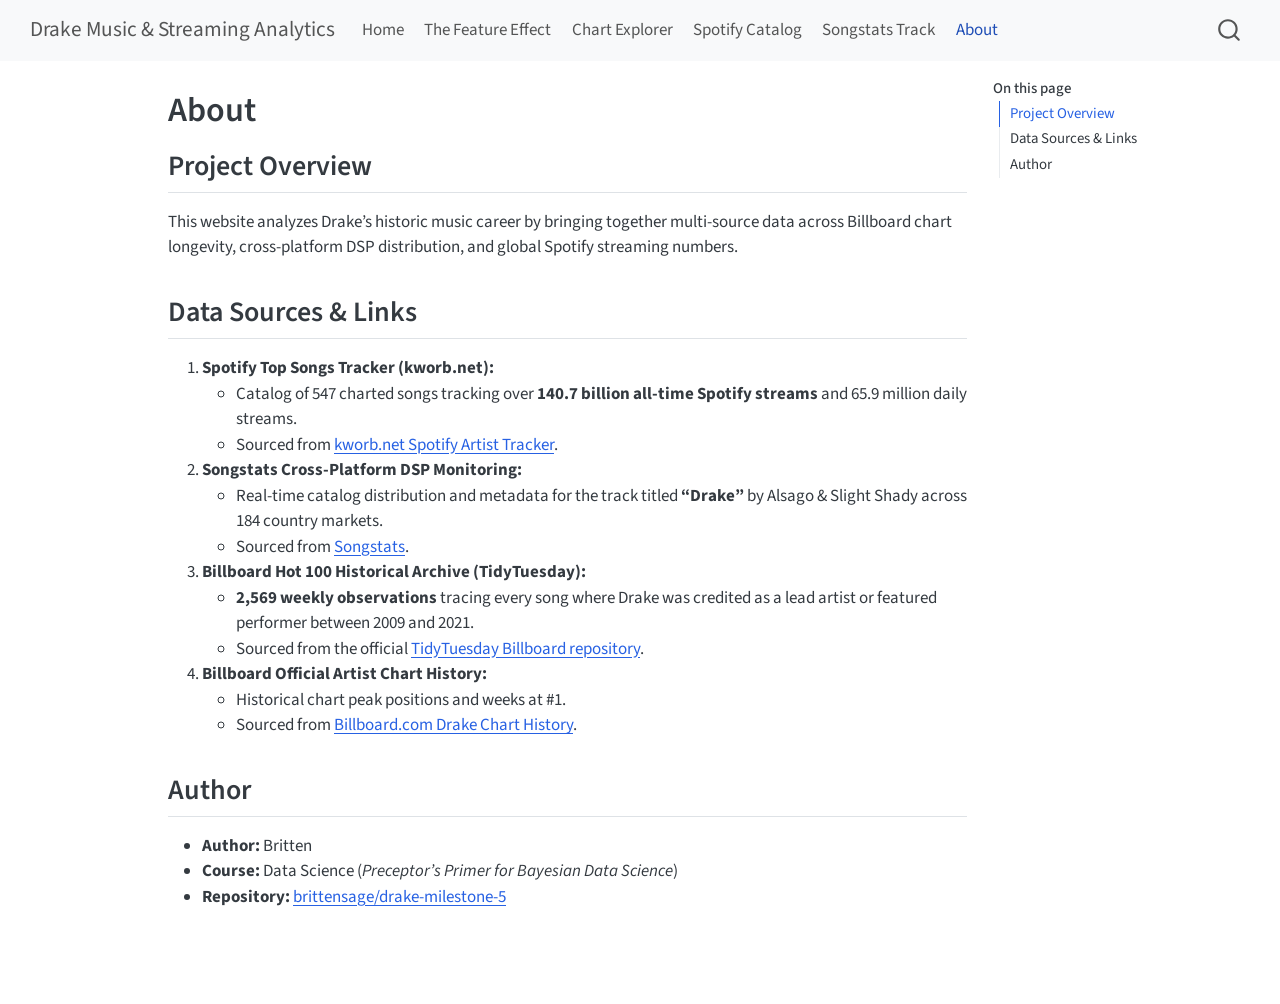
==== about.html @ f7addd37 "Built site for gh-pages" ====
<!DOCTYPE html>
<html xmlns="http://www.w3.org/1999/xhtml" lang="en" xml:lang="en"><head>

<meta charset="utf-8">
<meta name="generator" content="quarto-1.10.18">

<meta name="viewport" content="width=device-width, initial-scale=1.0, user-scalable=yes">


<title>About – Drake Music &amp; Streaming Analytics</title>
<style>
/* Default styles provided by pandoc.
** See https://pandoc.org/MANUAL.html#variables-for-html for config info.
*/
span.smallcaps{font-variant: small-caps;}
div.columns{display: flex; gap: 1.5em;}
div.column{flex: auto;}
@media screen {
div.columns{gap: min(4vw, 1.5em);}
div.column{overflow-x: auto;}
}
div.hanging-indent{margin-left: 1.5em; text-indent: -1.5em;}
ul.task-list{list-style: none;}
ul.task-list li input[type="checkbox"] {
  width: 0.8em;
  margin: 0 0.8em 0.2em -1em; /* quarto-specific, see https://github.com/quarto-dev/quarto-cli/issues/4556 */ 
  vertical-align: middle;
}
</style>


<script src="site_libs/quarto-nav/quarto-nav.js"></script>
<script src="site_libs/quarto-nav/headroom.min.js"></script>
<script src="site_libs/clipboard/clipboard.min.js"></script>
<script src="site_libs/quarto-search/autocomplete.umd.js"></script>
<script src="site_libs/quarto-search/fuse.min.js"></script>
<script src="site_libs/quarto-search/quarto-search.js"></script>
<meta name="quarto:offset" content="./">
<script src="site_libs/quarto-html/quarto.js" type="module"></script>
<script src="site_libs/quarto-html/tabsets/tabsets.js" type="module"></script>
<script src="site_libs/quarto-html/popper.min.js"></script>
<script src="site_libs/quarto-html/tippy.umd.min.js"></script>
<script src="site_libs/quarto-html/anchor.min.js"></script>
<link href="site_libs/quarto-html/tippy.css" rel="stylesheet">
<link href="site_libs/quarto-html/quarto-syntax-highlighting-64a204ab8560d761af7679ceaba22944.css" rel="stylesheet" id="quarto-text-highlighting-styles">
<script src="site_libs/bootstrap/bootstrap.min.js"></script>
<link href="site_libs/bootstrap/bootstrap-icons.css" rel="stylesheet">
<link href="site_libs/bootstrap/bootstrap-3eaf8885052e939fbbbe2bfb513fc417.min.css" rel="stylesheet" append-hash="true" id="quarto-bootstrap" data-mode="light">
<script id="quarto-search-options" type="application/json">{
  "location": "navbar",
  "copy-button": false,
  "collapse-after": 3,
  "panel-placement": "end",
  "type": "overlay",
  "limit": 50,
  "keyboard-shortcut": [
    "f",
    "/",
    "s"
  ],
  "show-item-context": false,
  "language": {
    "search-no-results-text": "No results",
    "search-matching-documents-text": "matching documents",
    "search-copy-link-title": "Copy link to search",
    "search-hide-matches-text": "Hide additional matches",
    "search-more-match-text": "more match in this document",
    "search-more-matches-text": "more matches in this document",
    "search-clear-button-title": "Clear",
    "search-text-placeholder": "",
    "search-detached-cancel-button-title": "Cancel",
    "search-submit-button-title": "Submit",
    "search-label": "Search"
  }
}</script>


<link rel="stylesheet" href="styles.css">
</head>

<body class="nav-fixed quarto-light">

<div id="quarto-search-results"></div>
  <header id="quarto-header" class="headroom fixed-top">
    <nav class="navbar navbar-expand-lg " data-bs-theme="dark">
      <div class="navbar-container container-fluid">
      <div class="navbar-brand-container mx-auto">
    <a class="navbar-brand" href="./index.html">
    <span class="navbar-title">Drake Music &amp; Streaming Analytics</span>
    </a>
  </div>
            <div id="quarto-search" class="" title="Search"></div>
          <button class="navbar-toggler" type="button" data-bs-toggle="collapse" data-bs-target="#navbarCollapse" aria-controls="navbarCollapse" role="menu" aria-expanded="false" aria-label="Toggle navigation" onclick="if (window.quartoToggleHeadroom) { window.quartoToggleHeadroom(); }">
  <span class="navbar-toggler-icon"></span>
</button>
          <div class="collapse navbar-collapse" id="navbarCollapse">
            <ul class="navbar-nav navbar-nav-scroll me-auto">
  <li class="nav-item">
    <a class="nav-link" href="./index.html"> 
<span class="menu-text">Home</span></a>
  </li>  
  <li class="nav-item">
    <a class="nav-link" href="./features.html"> 
<span class="menu-text">The Feature Effect</span></a>
  </li>  
  <li class="nav-item">
    <a class="nav-link" href="./explorer.html"> 
<span class="menu-text">Chart Explorer</span></a>
  </li>  
  <li class="nav-item">
    <a class="nav-link" href="./spotify.html"> 
<span class="menu-text">Spotify Catalog</span></a>
  </li>  
  <li class="nav-item">
    <a class="nav-link" href="./songstats.html"> 
<span class="menu-text">Songstats Track</span></a>
  </li>  
  <li class="nav-item">
    <a class="nav-link active" href="./about.html" aria-current="page"> 
<span class="menu-text">About</span></a>
  </li>  
</ul>
          </div> <!-- /navcollapse -->
            <div class="quarto-navbar-tools">
</div>
      </div> <!-- /container-fluid -->
    </nav>
</header>
<!-- content -->
<div id="quarto-content" class="quarto-container page-columns page-rows-contents page-layout-article page-navbar">
<!-- sidebar -->
<!-- margin-sidebar -->
    <div id="quarto-margin-sidebar" class="sidebar margin-sidebar">
        <nav id="TOC" role="doc-toc" class="toc-active">
    <h2 id="toc-title">On this page</h2>
   
  <ul>
  <li><a href="#project-overview" id="toc-project-overview" class="nav-link active" data-scroll-target="#project-overview">Project Overview</a></li>
  <li><a href="#data-sources-links" id="toc-data-sources-links" class="nav-link" data-scroll-target="#data-sources-links">Data Sources &amp; Links</a></li>
  <li><a href="#author" id="toc-author" class="nav-link" data-scroll-target="#author">Author</a></li>
  </ul>
</nav>
    </div>
<!-- main -->
<main class="content" id="quarto-document-content">

<header id="title-block-header" class="quarto-title-block default">
<div class="quarto-title">
<h1 class="title">About</h1>
</div>



<div class="quarto-title-meta">

    
  
    
  </div>
  


</header>


<section id="project-overview" class="level2">
<h2 class="anchored" data-anchor-id="project-overview">Project Overview</h2>
<p>This website analyzes Drake’s historic music career by bringing together multi-source data across Billboard chart longevity, cross-platform DSP distribution, and global Spotify streaming numbers.</p>
</section>
<section id="data-sources-links" class="level2">
<h2 class="anchored" data-anchor-id="data-sources-links">Data Sources &amp; Links</h2>
<ol type="1">
<li><strong>Spotify Top Songs Tracker (kworb.net):</strong>
<ul>
<li>Catalog of 547 charted songs tracking over <strong>140.7 billion all-time Spotify streams</strong> and 65.9 million daily streams.</li>
<li>Sourced from <a href="https://kworb.net/spotify/artist/3TVXtAsR1Inumwj472S9r4_songs.html">kworb.net Spotify Artist Tracker</a>.</li>
</ul></li>
<li><strong>Songstats Cross-Platform DSP Monitoring:</strong>
<ul>
<li>Real-time catalog distribution and metadata for the track titled <strong>“Drake”</strong> by Alsago &amp; Slight Shady across 184 country markets.</li>
<li>Sourced from <a href="https://songstats.com/track/ul9j1yr4/drake">Songstats</a>.</li>
</ul></li>
<li><strong>Billboard Hot 100 Historical Archive (TidyTuesday):</strong>
<ul>
<li><strong>2,569 weekly observations</strong> tracing every song where Drake was credited as a lead artist or featured performer between 2009 and 2021.</li>
<li>Sourced from the official <a href="https://github.com/rfordatascience/tidytuesday/tree/master/data/2021/2021-09-14">TidyTuesday Billboard repository</a>.</li>
</ul></li>
<li><strong>Billboard Official Artist Chart History:</strong>
<ul>
<li>Historical chart peak positions and weeks at #1.</li>
<li>Sourced from <a href="https://www.billboard.com/artist/drake/chart-history/">Billboard.com Drake Chart History</a>.</li>
</ul></li>
</ol>
</section>
<section id="author" class="level2">
<h2 class="anchored" data-anchor-id="author">Author</h2>
<ul>
<li><strong>Author:</strong> Britten</li>
<li><strong>Course:</strong> Data Science (<em>Preceptor’s Primer for Bayesian Data Science</em>)</li>
<li><strong>Repository:</strong> <a href="https://github.com/brittensage/drake-milestone-5">brittensage/drake-milestone-5</a></li>
</ul>


</section>

</main> <!-- /main -->
<script id="quarto-html-after-body" type="application/javascript">
  window.document.addEventListener("DOMContentLoaded", function (event) {
    const icon = "";
    const anchorJS = new window.AnchorJS();
    anchorJS.options = {
      placement: 'right',
      icon: icon
    };
    anchorJS.add('.anchored');
    const isCodeAnnotation = (el) => {
      for (const clz of el.classList) {
        if (clz.startsWith('code-annotation-')) {                     
          return true;
        }
      }
      return false;
    }
    const onCopySuccess = function(e) {
      // button target
      const button = e.trigger;
      // don't keep focus
      button.blur();
      // flash "checked"
      button.classList.add('code-copy-button-checked');
      var currentTitle = button.getAttribute("title");
      button.setAttribute("title", "Copied!");
      let tooltip;
      if (window.bootstrap) {
        button.setAttribute("data-bs-toggle", "tooltip");
        button.setAttribute("data-bs-placement", "left");
        button.setAttribute("data-bs-title", "Copied!");
        tooltip = new bootstrap.Tooltip(button, 
          { trigger: "manual", 
            customClass: "code-copy-button-tooltip",
            offset: [0, -8]});
        tooltip.show();    
      }
      setTimeout(function() {
        if (tooltip) {
          tooltip.hide();
          button.removeAttribute("data-bs-title");
          button.removeAttribute("data-bs-toggle");
          button.removeAttribute("data-bs-placement");
        }
        button.setAttribute("title", currentTitle);
        button.classList.remove('code-copy-button-checked');
      }, 1000);
      // clear code selection
      e.clearSelection();
    }
    const getTextToCopy = function(trigger) {
      const outerScaffold = trigger.parentElement.cloneNode(true);
      const codeEl = outerScaffold.querySelector('code');
      for (const childEl of codeEl.children) {
        if (isCodeAnnotation(childEl)) {
          childEl.remove();
        }
      }
      return codeEl.innerText;
    }
    const clipboard = new window.ClipboardJS('.code-copy-button:not([data-in-quarto-modal])', {
      text: getTextToCopy
    });
    clipboard.on('success', onCopySuccess);
    if (window.document.getElementById('quarto-embedded-source-code-modal')) {
      const clipboardModal = new window.ClipboardJS('.code-copy-button[data-in-quarto-modal]', {
        text: getTextToCopy,
        container: window.document.getElementById('quarto-embedded-source-code-modal')
      });
      clipboardModal.on('success', onCopySuccess);
    }
      var localhostRegex = new RegExp(/^(?:http|https):\/\/localhost\:?[0-9]*\//);
      var mailtoRegex = new RegExp(/^mailto:/);
        var filterRegex = new RegExp('/' + window.location.host + '/');
      var isInternal = (href) => {
          return filterRegex.test(href) || localhostRegex.test(href) || mailtoRegex.test(href);
      }
      // Inspect non-navigation links and adorn them if external
     var links = window.document.querySelectorAll('a[href]:not(.nav-link):not(.navbar-brand):not(.toc-action):not(.sidebar-link):not(.sidebar-item-toggle):not(.pagination-link):not(.no-external):not([aria-hidden]):not(.dropdown-item):not(.quarto-navigation-tool):not(.about-link)');
      for (var i=0; i<links.length; i++) {
        const link = links[i];
        if (!isInternal(link.href)) {
          // undo the damage that might have been done by quarto-nav.js in the case of
          // links that we want to consider external
          if (link.dataset.originalHref !== undefined) {
            link.href = link.dataset.originalHref;
          }
        }
      }
    function tippyHover(el, contentFn, onTriggerFn, onUntriggerFn) {
      const config = {
        allowHTML: true,
        maxWidth: 500,
        delay: 100,
        arrow: false,
        appendTo: function(el) {
            return el.parentElement;
        },
        interactive: true,
        interactiveBorder: 10,
        theme: 'quarto',
        placement: 'bottom-start',
      };
      if (contentFn) {
        config.content = contentFn;
      }
      if (onTriggerFn) {
        config.onTrigger = onTriggerFn;
      }
      if (onUntriggerFn) {
        config.onUntrigger = onUntriggerFn;
      }
      window.tippy(el, config); 
    }
    const noterefs = window.document.querySelectorAll('a[role="doc-noteref"]');
    for (var i=0; i<noterefs.length; i++) {
      const ref = noterefs[i];
      tippyHover(ref, function() {
        // use id or data attribute instead here
        let href = ref.getAttribute('data-footnote-href') || ref.getAttribute('href');
        try { href = new URL(href).hash; } catch {}
        const id = href.replace(/^#\/?/, "");
        const note = window.document.getElementById(id);
        if (note) {
          return note.innerHTML;
        } else {
          return "";
        }
      });
    }
    const xrefs = window.document.querySelectorAll('a.quarto-xref');
    const processXRef = (id, note) => {
      // Strip column container classes
      const stripColumnClz = (el) => {
        el.classList.remove("page-full", "page-columns");
        if (el.children) {
          for (const child of el.children) {
            stripColumnClz(child);
          }
        }
      }
      stripColumnClz(note)
      if (id === null || id.startsWith('sec-')) {
        // Special case sections, only their first couple elements
        const container = document.createElement("div");
        if (note.children && note.children.length > 2) {
          container.appendChild(note.children[0].cloneNode(true));
          for (let i = 1; i < note.children.length; i++) {
            const child = note.children[i];
            if (child.tagName === "P" && child.innerText === "") {
              continue;
            } else {
              container.appendChild(child.cloneNode(true));
              break;
            }
          }
          if (window.Quarto?.typesetMath) {
            window.Quarto.typesetMath(container);
          }
          return container.innerHTML
        } else {
          if (window.Quarto?.typesetMath) {
            window.Quarto.typesetMath(note);
          }
          return note.innerHTML;
        }
      } else {
        // Remove any anchor links if they are present
        const anchorLink = note.querySelector('a.anchorjs-link');
        if (anchorLink) {
          anchorLink.remove();
        }
        if (window.Quarto?.typesetMath) {
          window.Quarto.typesetMath(note);
        }
        if (note.classList.contains("callout")) {
          return note.outerHTML;
        } else {
          return note.innerHTML;
        }
      }
    }
    for (var i=0; i<xrefs.length; i++) {
      const xref = xrefs[i];
      tippyHover(xref, undefined, function(instance) {
        instance.disable();
        let url = xref.getAttribute('href');
        let hash = undefined; 
        if (url.startsWith('#')) {
          hash = url;
        } else {
          try { hash = new URL(url).hash; } catch {}
        }
        if (hash) {
          const id = hash.replace(/^#\/?/, "");
          const note = window.document.getElementById(id);
          if (note !== null) {
            try {
              const html = processXRef(id, note.cloneNode(true));
              instance.setContent(html);
            } finally {
              instance.enable();
              instance.show();
            }
          } else {
            // See if we can fetch this
            fetch(url.split('#')[0])
            .then(res => res.text())
            .then(html => {
              const parser = new DOMParser();
              const htmlDoc = parser.parseFromString(html, "text/html");
              const note = htmlDoc.getElementById(id);
              if (note !== null) {
                const html = processXRef(id, note);
                instance.setContent(html);
              } 
            }).finally(() => {
              instance.enable();
              instance.show();
            });
          }
        } else {
          // See if we can fetch a full url (with no hash to target)
          // This is a special case and we should probably do some content thinning / targeting
          fetch(url)
          .then(res => res.text())
          .then(html => {
            const parser = new DOMParser();
            const htmlDoc = parser.parseFromString(html, "text/html");
            const note = htmlDoc.querySelector('main.content');
            if (note !== null) {
              // This should only happen for chapter cross references
              // (since there is no id in the URL)
              // remove the first header
              if (note.children.length > 0 && note.children[0].tagName === "HEADER") {
                note.children[0].remove();
              }
              const html = processXRef(null, note);
              instance.setContent(html);
            } 
          }).finally(() => {
            instance.enable();
            instance.show();
          });
        }
      }, function(instance) {
      });
    }
        let selectedAnnoteEl;
        const selectorForAnnotation = ( cell, annotation) => {
          let cellAttr = 'data-code-cell="' + cell + '"';
          let lineAttr = 'data-code-annotation="' +  annotation + '"';
          const selector = 'span[' + cellAttr + '][' + lineAttr + ']';
          return selector;
        }
        const selectCodeLines = (annoteEl) => {
          const doc = window.document;
          const targetCell = annoteEl.getAttribute("data-target-cell");
          const targetAnnotation = annoteEl.getAttribute("data-target-annotation");
          const annoteSpan = window.document.querySelector(selectorForAnnotation(targetCell, targetAnnotation));
          const lines = annoteSpan.getAttribute("data-code-lines").split(",");
          const lineIds = lines.map((line) => {
            return targetCell + "-" + line;
          })
          let top = null;
          let height = null;
          let parent = null;
          if (lineIds.length > 0) {
              //compute the position of the single el (top and bottom and make a div)
              const el = window.document.getElementById(lineIds[0]);
              top = el.offsetTop;
              height = el.offsetHeight;
              parent = el.parentElement.parentElement;
            if (lineIds.length > 1) {
              const lastEl = window.document.getElementById(lineIds[lineIds.length - 1]);
              const bottom = lastEl.offsetTop + lastEl.offsetHeight;
              height = bottom - top;
            }
            if (top !== null && height !== null && parent !== null) {
              // cook up a div (if necessary) and position it 
              let div = window.document.getElementById("code-annotation-line-highlight");
              if (div === null) {
                div = window.document.createElement("div");
                div.setAttribute("id", "code-annotation-line-highlight");
                div.style.position = 'absolute';
                parent.appendChild(div);
              }
              div.style.top = top - 2 + "px";
              div.style.height = height + 4 + "px";
              div.style.left = 0;
              let gutterDiv = window.document.getElementById("code-annotation-line-highlight-gutter");
              if (gutterDiv === null) {
                gutterDiv = window.document.createElement("div");
                gutterDiv.setAttribute("id", "code-annotation-line-highlight-gutter");
                gutterDiv.style.position = 'absolute';
                const codeCell = window.document.getElementById(targetCell);
                const gutter = codeCell.querySelector('.code-annotation-gutter');
                gutter.appendChild(gutterDiv);
              }
              gutterDiv.style.top = top - 2 + "px";
              gutterDiv.style.height = height + 4 + "px";
            }
            selectedAnnoteEl = annoteEl;
          }
        };
        const unselectCodeLines = () => {
          const elementsIds = ["code-annotation-line-highlight", "code-annotation-line-highlight-gutter"];
          elementsIds.forEach((elId) => {
            const div = window.document.getElementById(elId);
            if (div) {
              div.remove();
            }
          });
          selectedAnnoteEl = undefined;
        };
          // Handle positioning of the toggle
      window.addEventListener(
        "resize",
        throttle(() => {
          elRect = undefined;
          if (selectedAnnoteEl) {
            selectCodeLines(selectedAnnoteEl);
          }
        }, 10)
      );
      function throttle(fn, ms) {
      let throttle = false;
      let timer;
        return (...args) => {
          if(!throttle) { // first call gets through
              fn.apply(this, args);
              throttle = true;
          } else { // all the others get throttled
              if(timer) clearTimeout(timer); // cancel #2
              timer = setTimeout(() => {
                fn.apply(this, args);
                timer = throttle = false;
              }, ms);
          }
        };
      }
        // Attach click handler to the DT
        const annoteDls = window.document.querySelectorAll('dt[data-target-cell]');
        for (const annoteDlNode of annoteDls) {
          annoteDlNode.addEventListener('click', (event) => {
            const clickedEl = event.target;
            if (clickedEl !== selectedAnnoteEl) {
              unselectCodeLines();
              const activeEl = window.document.querySelector('dt[data-target-cell].code-annotation-active');
              if (activeEl) {
                activeEl.classList.remove('code-annotation-active');
              }
              selectCodeLines(clickedEl);
              clickedEl.classList.add('code-annotation-active');
            } else {
              // Unselect the line
              unselectCodeLines();
              clickedEl.classList.remove('code-annotation-active');
            }
          });
        }
    const findCites = (el) => {
      const parentEl = el.parentElement;
      if (parentEl) {
        const cites = parentEl.dataset.cites;
        if (cites) {
          return {
            el,
            cites: cites.split(' ')
          };
        } else {
          return findCites(el.parentElement)
        }
      } else {
        return undefined;
      }
    };
    var bibliorefs = window.document.querySelectorAll('a[role="doc-biblioref"]');
    for (var i=0; i<bibliorefs.length; i++) {
      const ref = bibliorefs[i];
      const citeInfo = findCites(ref);
      if (citeInfo) {
        tippyHover(citeInfo.el, function() {
          var popup = window.document.createElement('div');
          citeInfo.cites.forEach(function(cite) {
            var citeDiv = window.document.createElement('div');
            citeDiv.classList.add('hanging-indent');
            citeDiv.classList.add('csl-entry');
            var biblioDiv = window.document.getElementById('ref-' + cite);
            if (biblioDiv) {
              citeDiv.innerHTML = biblioDiv.innerHTML;
            }
            popup.appendChild(citeDiv);
          });
          return popup.innerHTML;
        });
      }
    }
  });
  </script>
</div> <!-- /content -->




</body></html>
---- site_libs/quarto-html/tippy.css ----
.tippy-box[data-animation=fade][data-state=hidden]{opacity:0}[data-tippy-root]{max-width:calc(100vw - 10px)}.tippy-box{position:relative;background-color:#333;color:#fff;border-radius:4px;font-size:14px;line-height:1.4;white-space:normal;outline:0;transition-property:transform,visibility,opacity}.tippy-box[data-placement^=top]>.tippy-arrow{bottom:0}.tippy-box[data-placement^=top]>.tippy-arrow:before{bottom:-7px;left:0;border-width:8px 8px 0;border-top-color:initial;transform-origin:center top}.tippy-box[data-placement^=bottom]>.tippy-arrow{top:0}.tippy-box[data-placement^=bottom]>.tippy-arrow:before{top:-7px;left:0;border-width:0 8px 8px;border-bottom-color:initial;transform-origin:center bottom}.tippy-box[data-placement^=left]>.tippy-arrow{right:0}.tippy-box[data-placement^=left]>.tippy-arrow:before{border-width:8px 0 8px 8px;border-left-color:initial;right:-7px;transform-origin:center left}.tippy-box[data-placement^=right]>.tippy-arrow{left:0}.tippy-box[data-placement^=right]>.tippy-arrow:before{left:-7px;border-width:8px 8px 8px 0;border-right-color:initial;transform-origin:center right}.tippy-box[data-inertia][data-state=visible]{transition-timing-function:cubic-bezier(.54,1.5,.38,1.11)}.tippy-arrow{width:16px;height:16px;color:#333}.tippy-arrow:before{content:"";position:absolute;border-color:transparent;border-style:solid}.tippy-content{position:relative;padding:5px 9px;z-index:1}
---- site_libs/quarto-html/quarto-syntax-highlighting-64a204ab8560d761af7679ceaba22944.css ----
/* quarto syntax highlight colors */
:root {
  --quarto-hl-ot-color: #003B4F;
  --quarto-hl-at-color: #657422;
  --quarto-hl-ss-color: #20794D;
  --quarto-hl-an-color: #5E5E5E;
  --quarto-hl-fu-color: #4758AB;
  --quarto-hl-st-color: #20794D;
  --quarto-hl-cf-color: #003B4F;
  --quarto-hl-op-color: #5E5E5E;
  --quarto-hl-er-color: #AD0000;
  --quarto-hl-bn-color: #AD0000;
  --quarto-hl-al-color: #AD0000;
  --quarto-hl-va-color: #111111;
  --quarto-hl-bu-color: inherit;
  --quarto-hl-ex-color: inherit;
  --quarto-hl-pp-color: #AD0000;
  --quarto-hl-in-color: #5E5E5E;
  --quarto-hl-vs-color: #20794D;
  --quarto-hl-wa-color: #5E5E5E;
  --quarto-hl-do-color: #5E5E5E;
  --quarto-hl-im-color: #00769E;
  --quarto-hl-ch-color: #20794D;
  --quarto-hl-dt-color: #AD0000;
  --quarto-hl-fl-color: #AD0000;
  --quarto-hl-co-color: #5E5E5E;
  --quarto-hl-cv-color: #5E5E5E;
  --quarto-hl-cn-color: #8f5902;
  --quarto-hl-sc-color: #5E5E5E;
  --quarto-hl-dv-color: #AD0000;
  --quarto-hl-kw-color: #003B4F;
}

/* other quarto variables */
:root {
  --quarto-font-monospace: SFMono-Regular, Menlo, Monaco, Consolas, "Liberation Mono", "Courier New", monospace;
}

/* syntax highlight based on Pandoc's rules */
pre > code.sourceCode > span {
  color: #003B4F;
}

code.sourceCode > span {
  color: #003B4F;
}

div.sourceCode,
div.sourceCode pre.sourceCode {
  color: #003B4F;
}

/* Normal */
code span {
  color: #003B4F;
}

/* Alert */
code span.al {
  color: #AD0000;
  font-style: inherit;
}

/* Annotation */
code span.an {
  color: #5E5E5E;
  font-style: inherit;
}

/* Attribute */
code span.at {
  color: #657422;
  font-style: inherit;
}

/* BaseN */
code span.bn {
  color: #AD0000;
  font-style: inherit;
}

/* BuiltIn */
code span.bu {
  font-style: inherit;
}

/* ControlFlow */
code span.cf {
  color: #003B4F;
  font-weight: bold;
  font-style: inherit;
}

/* Char */
code span.ch {
  color: #20794D;
  font-style: inherit;
}

/* Constant */
code span.cn {
  color: #8f5902;
  font-style: inherit;
}

/* Comment */
code span.co {
  color: #5E5E5E;
  font-style: inherit;
}

/* CommentVar */
code span.cv {
  color: #5E5E5E;
  font-style: italic;
}

/* Documentation */
code span.do {
  color: #5E5E5E;
  font-style: italic;
}

/* DataType */
code span.dt {
  color: #AD0000;
  font-style: inherit;
}

/* DecVal */
code span.dv {
  color: #AD0000;
  font-style: inherit;
}

/* Error */
code span.er {
  color: #AD0000;
  font-style: inherit;
}

/* Extension */
code span.ex {
  font-style: inherit;
}

/* Float */
code span.fl {
  color: #AD0000;
  font-style: inherit;
}

/* Function */
code span.fu {
  color: #4758AB;
  font-style: inherit;
}

/* Import */
code span.im {
  color: #00769E;
  font-style: inherit;
}

/* Information */
code span.in {
  color: #5E5E5E;
  font-style: inherit;
}

/* Keyword */
code span.kw {
  color: #003B4F;
  font-weight: bold;
  font-style: inherit;
}

/* Operator */
code span.op {
  color: #5E5E5E;
  font-style: inherit;
}

/* Other */
code span.ot {
  color: #003B4F;
  font-style: inherit;
}

/* Preprocessor */
code span.pp {
  color: #AD0000;
  font-style: inherit;
}

/* SpecialChar */
code span.sc {
  color: #5E5E5E;
  font-style: inherit;
}

/* SpecialString */
code span.ss {
  color: #20794D;
  font-style: inherit;
}

/* String */
code span.st {
  color: #20794D;
  font-style: inherit;
}

/* Variable */
code span.va {
  color: #111111;
  font-style: inherit;
}

/* VerbatimString */
code span.vs {
  color: #20794D;
  font-style: inherit;
}

/* Warning */
code span.wa {
  color: #5E5E5E;
  font-style: italic;
}

.prevent-inlining {
  content: "</";
}

/*# sourceMappingURL=9d8d5bb603a83b8298b89080a598c93b.css.map */
---- styles.css ----
/* Custom neat styling for Drake Milestone 4 */

.stat-grid {
  display: grid;
  grid-template-columns: repeat(auto-fit, minmax(200px, 1fr));
  gap: 1.25rem;
  margin: 1.5rem 0 2rem 0;
}

.stat-card {
  background: #f8fafc;
  border: 1px solid #e2e8f0;
  border-radius: 10px;
  padding: 1.25rem;
  text-align: center;
  box-shadow: 0 1px 3px rgba(0, 0, 0, 0.05);
  transition: transform 0.15s ease, box-shadow 0.15s ease;
}

.stat-card:hover {
  transform: translateY(-2px);
  box-shadow: 0 4px 6px -1px rgba(0, 0, 0, 0.1);
}

.stat-number {
  font-size: 2.25rem;
  font-weight: 700;
  color: #1e40af;
  line-height: 1.2;
}

.stat-label {
  font-size: 0.875rem;
  font-weight: 600;
  color: #64748b;
  text-transform: uppercase;
  letter-spacing: 0.05em;
  margin-top: 0.35rem;
}

.track-card {
  display: flex;
  flex-direction: row;
  align-items: center;
  gap: 1.5rem;
  background: #ffffff;
  border: 1px solid #e2e8f0;
  border-radius: 12px;
  padding: 1.5rem;
  box-shadow: 0 2px 4px rgba(0, 0, 0, 0.05);
  margin-top: 1.25rem;
}

@media (max-width: 640px) {
  .track-card {
    flex-direction: column;
    text-align: center;
  }
}

.track-art {
  width: 130px;
  height: 130px;
  border-radius: 8px;
  object-fit: cover;
  box-shadow: 0 4px 8px rgba(0, 0, 0, 0.15);
}

.badge-tag {
  display: inline-block;
  padding: 0.25rem 0.6rem;
  border-radius: 9999px;
  font-size: 0.75rem;
  font-weight: 600;
  background-color: #dbeafe;
  color: #1e40af;
  margin-right: 0.5rem;
}
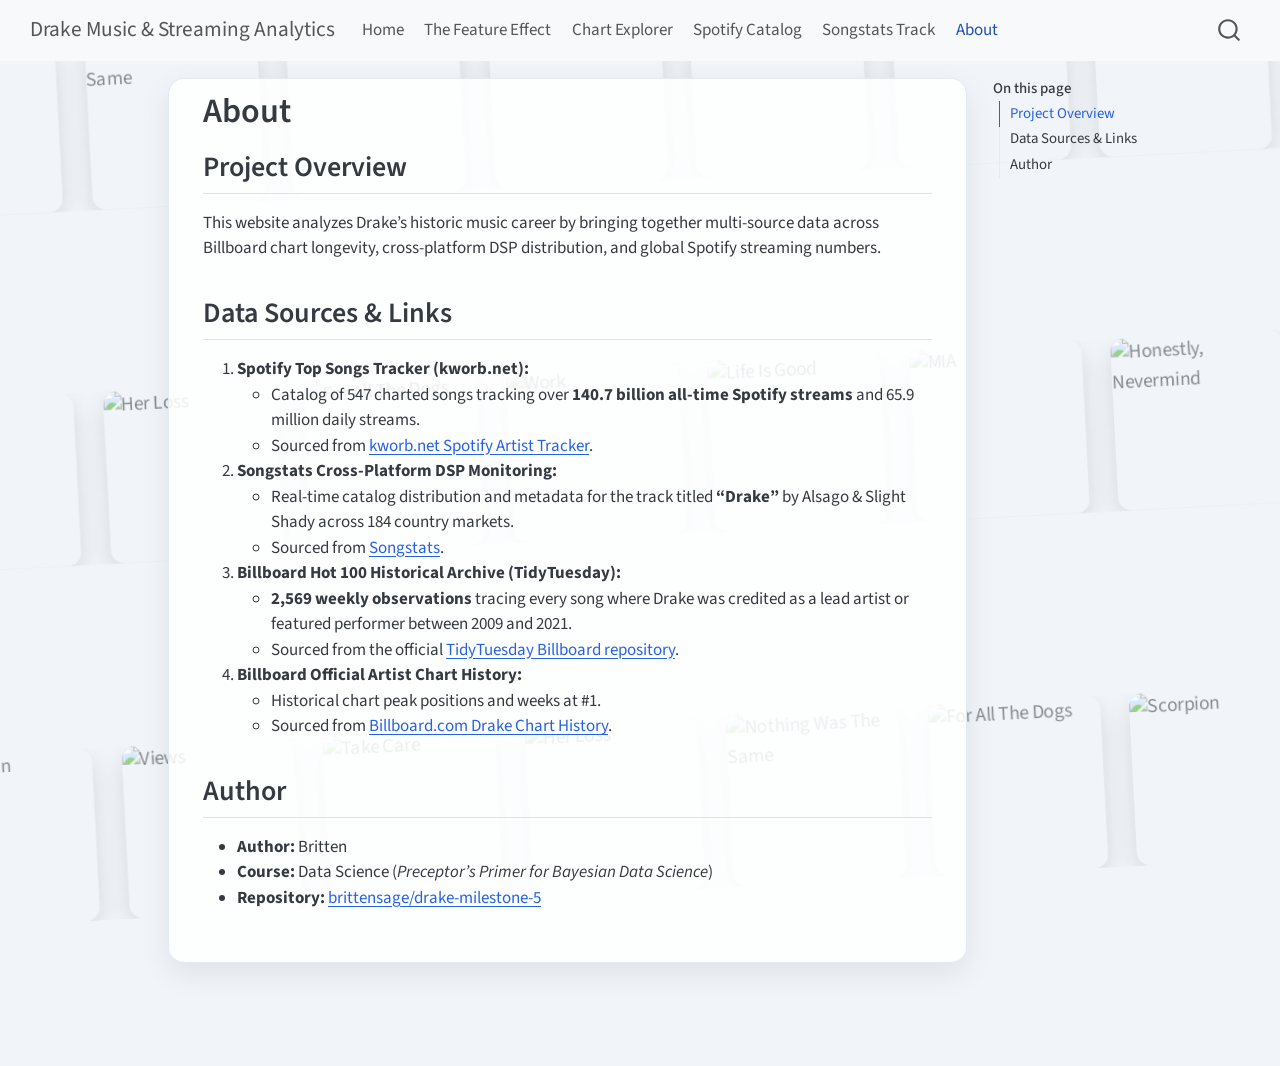
==== commit f5b1030e: "Built site for gh-pages" ====
--- a/about.html
+++ b/about.html
@@ -143,6 +143,80 @@
     </div>
 <!-- main -->
 <main class="content" id="quarto-document-content">
+<div class="album-background-wrapper" aria-hidden="true">
+  <div class="album-marquee-track marquee-left">
+    <div class="album-marquee-group">
+      <img src="https://image-cdn-fa.spotifycdn.com/image/ab67616d00001e02c7ea04a9b455e3f68ef82550" alt="Take Care">
+      <img src="https://image-cdn-ak.spotifycdn.com/image/ab67616d00001e02adfb5909ec66db5fbb4d06c8" alt="Nothing Was The Same">
+      <img src="https://image-cdn-fa.spotifycdn.com/image/ab67616d00001e029416ed64daf84936d89e671c" alt="Views">
+      <img src="https://image-cdn-fa.spotifycdn.com/image/ab67616d00001e024f0fd9dad63977146e685700" alt="More Life">
+      <img src="https://image-cdn-ak.spotifycdn.com/image/ab67616d00001e02f907de96b9a4fbc04accc0d5" alt="Scorpion">
+      <img src="https://image-cdn-fa.spotifycdn.com/image/ab67616d00001e02cd945b4e3de57edd28481a3f" alt="Certified Lover Boy">
+    </div>
+    <div class="album-marquee-group">
+      <img src="https://image-cdn-fa.spotifycdn.com/image/ab67616d00001e02c7ea04a9b455e3f68ef82550" alt="Take Care">
+      <img src="https://image-cdn-ak.spotifycdn.com/image/ab67616d00001e02adfb5909ec66db5fbb4d06c8" alt="Nothing Was The Same">
+      <img src="https://image-cdn-fa.spotifycdn.com/image/ab67616d00001e029416ed64daf84936d89e671c" alt="Views">
+      <img src="https://image-cdn-fa.spotifycdn.com/image/ab67616d00001e024f0fd9dad63977146e685700" alt="More Life">
+      <img src="https://image-cdn-ak.spotifycdn.com/image/ab67616d00001e02f907de96b9a4fbc04accc0d5" alt="Scorpion">
+      <img src="https://image-cdn-fa.spotifycdn.com/image/ab67616d00001e02cd945b4e3de57edd28481a3f" alt="Certified Lover Boy">
+    </div>
+  </div>
+
+  <div class="album-marquee-track marquee-right">
+    <div class="album-marquee-group">
+      <img src="https://image-cdn-fa.spotifycdn.com/image/ab67616d00001e028dc0d801766a5aa6a33cbe37" alt="Honestly, Nevermind">
+      <img src="https://image-cdn-fa.spotifycdn.com/image/ab67616d00001e0202854a7060fccc1a66a4b5ad" alt="Her Loss">
+      <img src="https://image-cdn-fa.spotifycdn.com/image/ab67616d00001e027d384516b23347e92a587ed1" alt="For All The Dogs">
+      <img src="https://image-cdn-fa.spotifycdn.com/image/ab67616d00001e026be9bac15995f089579074de" alt="Work">
+      <img src="https://image-cdn-fa.spotifycdn.com/image/ab67616d00001e028a01c7b77a34378a62f46402" alt="Life Is Good">
+      <img src="https://image-cdn-fa.spotifycdn.com/image/ab67616d00001e025a0e097d730df5d05e0d7dea" alt="MIA">
+    </div>
+    <div class="album-marquee-group">
+      <img src="https://image-cdn-fa.spotifycdn.com/image/ab67616d00001e028dc0d801766a5aa6a33cbe37" alt="Honestly, Nevermind">
+      <img src="https://image-cdn-fa.spotifycdn.com/image/ab67616d00001e0202854a7060fccc1a66a4b5ad" alt="Her Loss">
+      <img src="https://image-cdn-fa.spotifycdn.com/image/ab67616d00001e027d384516b23347e92a587ed1" alt="For All The Dogs">
+      <img src="https://image-cdn-fa.spotifycdn.com/image/ab67616d00001e026be9bac15995f089579074de" alt="Work">
+      <img src="https://image-cdn-fa.spotifycdn.com/image/ab67616d00001e028a01c7b77a34378a62f46402" alt="Life Is Good">
+      <img src="https://image-cdn-fa.spotifycdn.com/image/ab67616d00001e025a0e097d730df5d05e0d7dea" alt="MIA">
+    </div>
+  </div>
+
+  <div class="album-marquee-track marquee-left">
+    <div class="album-marquee-group">
+      <img src="https://image-cdn-ak.spotifycdn.com/image/ab67616d00001e02f907de96b9a4fbc04accc0d5" alt="Scorpion">
+      <img src="https://image-cdn-fa.spotifycdn.com/image/ab67616d00001e029416ed64daf84936d89e671c" alt="Views">
+      <img src="https://image-cdn-fa.spotifycdn.com/image/ab67616d00001e02c7ea04a9b455e3f68ef82550" alt="Take Care">
+      <img src="https://image-cdn-fa.spotifycdn.com/image/ab67616d00001e0202854a7060fccc1a66a4b5ad" alt="Her Loss">
+      <img src="https://image-cdn-ak.spotifycdn.com/image/ab67616d00001e02adfb5909ec66db5fbb4d06c8" alt="Nothing Was The Same">
+      <img src="https://image-cdn-fa.spotifycdn.com/image/ab67616d00001e027d384516b23347e92a587ed1" alt="For All The Dogs">
+    </div>
+    <div class="album-marquee-group">
+      <img src="https://image-cdn-ak.spotifycdn.com/image/ab67616d00001e02f907de96b9a4fbc04accc0d5" alt="Scorpion">
+      <img src="https://image-cdn-fa.spotifycdn.com/image/ab67616d00001e029416ed64daf84936d89e671c" alt="Views">
+      <img src="https://image-cdn-fa.spotifycdn.com/image/ab67616d00001e02c7ea04a9b455e3f68ef82550" alt="Take Care">
+      <img src="https://image-cdn-fa.spotifycdn.com/image/ab67616d00001e0202854a7060fccc1a66a4b5ad" alt="Her Loss">
+      <img src="https://image-cdn-ak.spotifycdn.com/image/ab67616d00001e02adfb5909ec66db5fbb4d06c8" alt="Nothing Was The Same">
+      <img src="https://image-cdn-fa.spotifycdn.com/image/ab67616d00001e027d384516b23347e92a587ed1" alt="For All The Dogs">
+    </div>
+  </div>
+</div>
+
+<script>
+  (function() {
+    function promoteBg() {
+      var bg = document.querySelector(".album-background-wrapper");
+      if (bg && bg.parentElement !== document.body) {
+        document.body.prepend(bg);
+      }
+    }
+    if (document.readyState === "loading") {
+      document.addEventListener("DOMContentLoaded", promoteBg);
+    } else {
+      promoteBg();
+    }
+  })();
+</script>
 
 <header id="title-block-header" class="quarto-title-block default">
 <div class="quarto-title">
@@ -277,7 +351,7 @@
     }
       var localhostRegex = new RegExp(/^(?:http|https):\/\/localhost\:?[0-9]*\//);
       var mailtoRegex = new RegExp(/^mailto:/);
-        var filterRegex = new RegExp('/' + window.location.host + '/');
+        var filterRegex = new RegExp("https:\/\/brittensage\.github\.io\/drake-milestone-5\/");
       var isInternal = (href) => {
           return filterRegex.test(href) || localhostRegex.test(href) || mailtoRegex.test(href);
       }
--- a/styles.css
+++ b/styles.css
@@ -1,5 +1,105 @@
-/* Custom neat styling for Drake Milestone 4 */
+/* Custom styling for Drake Milestone 5 with animated album background */
 
+html {
+  background-color: #f1f5f9;
+}
+
+body {
+  background-color: transparent !important;
+  position: relative;
+  min-height: 100vh;
+}
+
+/* Animated moving album covers in background */
+.album-background-wrapper {
+  position: fixed;
+  top: 0;
+  left: 0;
+  width: 100vw;
+  height: 100vh;
+  z-index: 0;
+  pointer-events: none;
+  overflow: hidden;
+  opacity: 0.55; /* Clearly and vibrantly visible across the entire site */
+  display: flex;
+  flex-direction: column;
+  justify-content: space-around;
+  gap: 1.5rem;
+  transform: rotate(-3deg) scale(1.15);
+  filter: saturate(1.2) contrast(1.05);
+}
+
+.album-marquee-track {
+  display: flex;
+  width: max-content;
+  overflow: hidden;
+  user-select: none;
+}
+
+.album-marquee-group {
+  display: flex;
+  flex-shrink: 0;
+  gap: 1.5rem;
+  padding-right: 1.5rem;
+}
+
+.album-marquee-group img {
+  width: 150px;
+  height: 150px;
+  border-radius: 12px;
+  object-fit: cover;
+  box-shadow: 0 8px 22px rgba(0, 0, 0, 0.22);
+}
+
+.marquee-left .album-marquee-group {
+  animation: marquee-left-scroll 45s linear infinite;
+}
+
+.marquee-right .album-marquee-group {
+  animation: marquee-right-scroll 50s linear infinite;
+}
+
+@keyframes marquee-left-scroll {
+  from {
+    transform: translateX(0);
+  }
+  to {
+    transform: translateX(-100%);
+  }
+}
+
+@keyframes marquee-right-scroll {
+  from {
+    transform: translateX(-100%);
+  }
+  to {
+    transform: translateX(0);
+  }
+}
+
+/* Ensure navigation and page content layer cleanly above background */
+nav.navbar {
+  position: relative;
+  z-index: 50 !important;
+}
+
+#quarto-content {
+  position: relative;
+  z-index: 10;
+}
+
+/* Content card overlay: semi-transparent so background peeks through */
+main.content {
+  background: rgba(255, 255, 255, 0.85);
+  padding: 2rem;
+  border-radius: 16px;
+  box-shadow: 0 10px 30px rgba(0, 0, 0, 0.08);
+  margin-top: 1rem;
+  margin-bottom: 2.5rem;
+  border: 1px solid rgba(226, 232, 240, 0.9);
+}
+
+/* Metric cards */
 .stat-grid {
   display: grid;
   grid-template-columns: repeat(auto-fit, minmax(200px, 1fr));
@@ -8,18 +108,18 @@
 }
 
 .stat-card {
-  background: #f8fafc;
+  background: rgba(255, 255, 255, 0.95);
   border: 1px solid #e2e8f0;
-  border-radius: 10px;
+  border-radius: 12px;
   padding: 1.25rem;
   text-align: center;
-  box-shadow: 0 1px 3px rgba(0, 0, 0, 0.05);
+  box-shadow: 0 2px 6px rgba(0, 0, 0, 0.04);
   transition: transform 0.15s ease, box-shadow 0.15s ease;
 }
 
 .stat-card:hover {
   transform: translateY(-2px);
-  box-shadow: 0 4px 6px -1px rgba(0, 0, 0, 0.1);
+  box-shadow: 0 6px 14px -2px rgba(0, 0, 0, 0.1);
 }
 
 .stat-number {
@@ -38,16 +138,17 @@
   margin-top: 0.35rem;
 }
 
+/* Track card */
 .track-card {
   display: flex;
   flex-direction: row;
   align-items: center;
   gap: 1.5rem;
-  background: #ffffff;
+  background: rgba(255, 255, 255, 0.95);
   border: 1px solid #e2e8f0;
   border-radius: 12px;
   padding: 1.5rem;
-  box-shadow: 0 2px 4px rgba(0, 0, 0, 0.05);
+  box-shadow: 0 2px 8px rgba(0, 0, 0, 0.06);
   margin-top: 1.25rem;
 }
 
@@ -61,9 +162,9 @@
 .track-art {
   width: 130px;
   height: 130px;
-  border-radius: 8px;
+  border-radius: 10px;
   object-fit: cover;
-  box-shadow: 0 4px 8px rgba(0, 0, 0, 0.15);
+  box-shadow: 0 4px 10px rgba(0, 0, 0, 0.15);
 }
 
 .badge-tag {
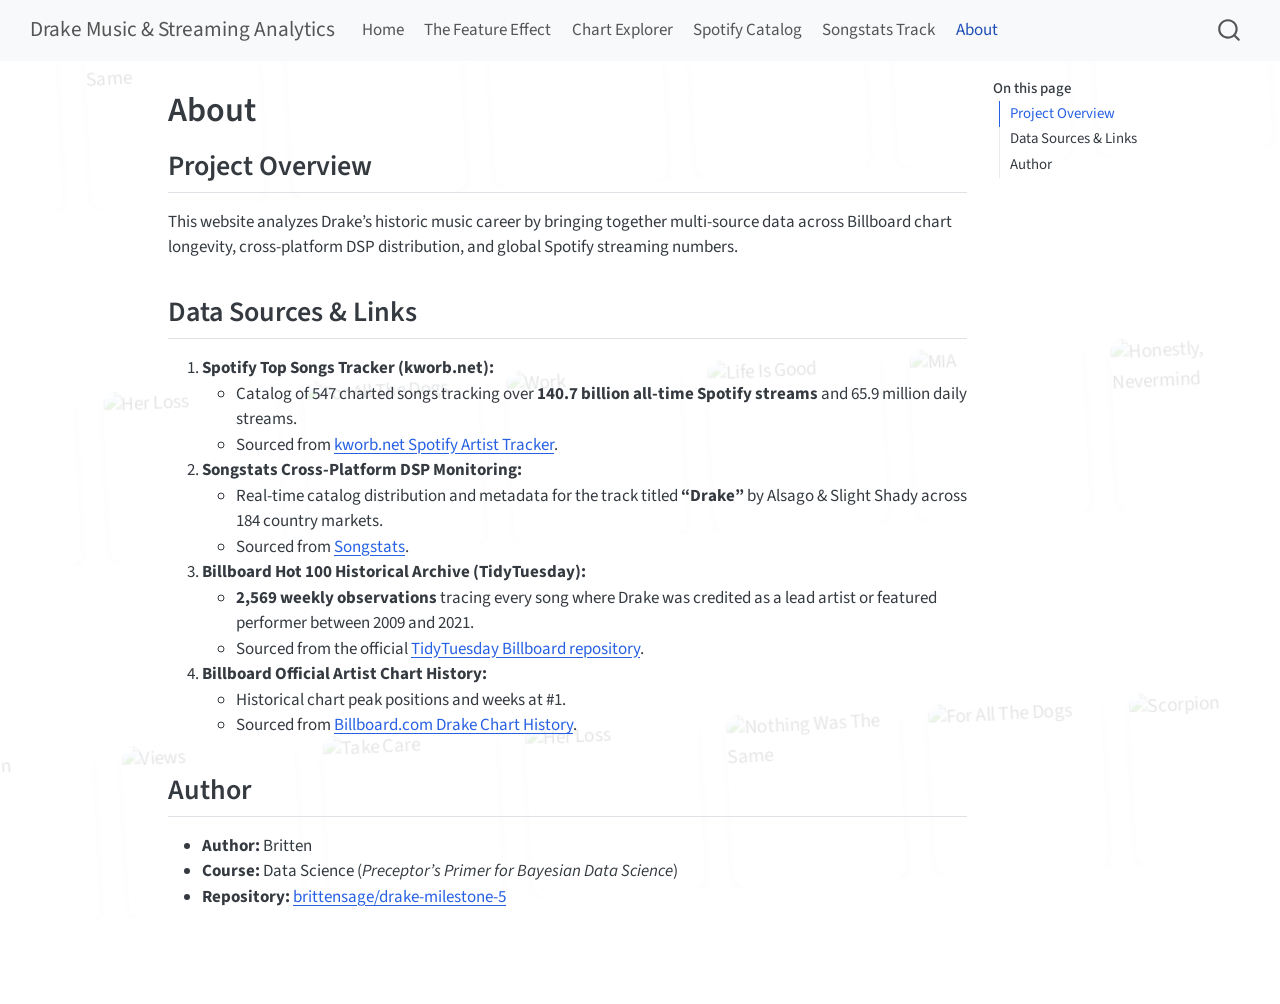
==== commit 24759b3f: "Built site for gh-pages" ====
--- a/about.html
+++ b/about.html
@@ -202,22 +202,6 @@
   </div>
 </div>
 
-<script>
-  (function() {
-    function promoteBg() {
-      var bg = document.querySelector(".album-background-wrapper");
-      if (bg && bg.parentElement !== document.body) {
-        document.body.prepend(bg);
-      }
-    }
-    if (document.readyState === "loading") {
-      document.addEventListener("DOMContentLoaded", promoteBg);
-    } else {
-      promoteBg();
-    }
-  })();
-</script>
-
 <header id="title-block-header" class="quarto-title-block default">
 <div class="quarto-title">
 <h1 class="title">About</h1>
--- a/styles.css
+++ b/styles.css
@@ -1,32 +1,21 @@
-/* Custom styling for Drake Milestone 5 with animated album background */
-
-html {
-  background-color: #f1f5f9;
-}
-
-body {
-  background-color: transparent !important;
-  position: relative;
-  min-height: 100vh;
-}
-
-/* Animated moving album covers in background */
+/* Background moving album covers: strictly placed in the deep background */
 .album-background-wrapper {
   position: fixed;
   top: 0;
   left: 0;
   width: 100vw;
   height: 100vh;
-  z-index: 0;
-  pointer-events: none;
+  z-index: -9999 !important;
+  pointer-events: none !important;
+  user-select: none !important;
   overflow: hidden;
-  opacity: 0.55; /* Clearly and vibrantly visible across the entire site */
+  opacity: 0.12; /* Subtle, ambient background so it never interferes with content */
   display: flex;
   flex-direction: column;
   justify-content: space-around;
   gap: 1.5rem;
   transform: rotate(-3deg) scale(1.15);
-  filter: saturate(1.2) contrast(1.05);
+  filter: contrast(1.05);
 }
 
 .album-marquee-track {
@@ -48,15 +37,15 @@
   height: 150px;
   border-radius: 12px;
   object-fit: cover;
-  box-shadow: 0 8px 22px rgba(0, 0, 0, 0.22);
+  box-shadow: 0 4px 12px rgba(0, 0, 0, 0.15);
 }
 
 .marquee-left .album-marquee-group {
-  animation: marquee-left-scroll 45s linear infinite;
+  animation: marquee-left-scroll 50s linear infinite;
 }
 
 .marquee-right .album-marquee-group {
-  animation: marquee-right-scroll 50s linear infinite;
+  animation: marquee-right-scroll 55s linear infinite;
 }
 
 @keyframes marquee-left-scroll {
@@ -77,28 +66,6 @@
   }
 }
 
-/* Ensure navigation and page content layer cleanly above background */
-nav.navbar {
-  position: relative;
-  z-index: 50 !important;
-}
-
-#quarto-content {
-  position: relative;
-  z-index: 10;
-}
-
-/* Content card overlay: semi-transparent so background peeks through */
-main.content {
-  background: rgba(255, 255, 255, 0.85);
-  padding: 2rem;
-  border-radius: 16px;
-  box-shadow: 0 10px 30px rgba(0, 0, 0, 0.08);
-  margin-top: 1rem;
-  margin-bottom: 2.5rem;
-  border: 1px solid rgba(226, 232, 240, 0.9);
-}
-
 /* Metric cards */
 .stat-grid {
   display: grid;
@@ -108,18 +75,18 @@
 }
 
 .stat-card {
-  background: rgba(255, 255, 255, 0.95);
+  background: #ffffff;
   border: 1px solid #e2e8f0;
   border-radius: 12px;
   padding: 1.25rem;
   text-align: center;
-  box-shadow: 0 2px 6px rgba(0, 0, 0, 0.04);
+  box-shadow: 0 2px 4px rgba(0, 0, 0, 0.04);
   transition: transform 0.15s ease, box-shadow 0.15s ease;
 }
 
 .stat-card:hover {
   transform: translateY(-2px);
-  box-shadow: 0 6px 14px -2px rgba(0, 0, 0, 0.1);
+  box-shadow: 0 6px 12px -2px rgba(0, 0, 0, 0.08);
 }
 
 .stat-number {
@@ -144,11 +111,11 @@
   flex-direction: row;
   align-items: center;
   gap: 1.5rem;
-  background: rgba(255, 255, 255, 0.95);
+  background: #ffffff;
   border: 1px solid #e2e8f0;
   border-radius: 12px;
   padding: 1.5rem;
-  box-shadow: 0 2px 8px rgba(0, 0, 0, 0.06);
+  box-shadow: 0 2px 6px rgba(0, 0, 0, 0.05);
   margin-top: 1.25rem;
 }
 
